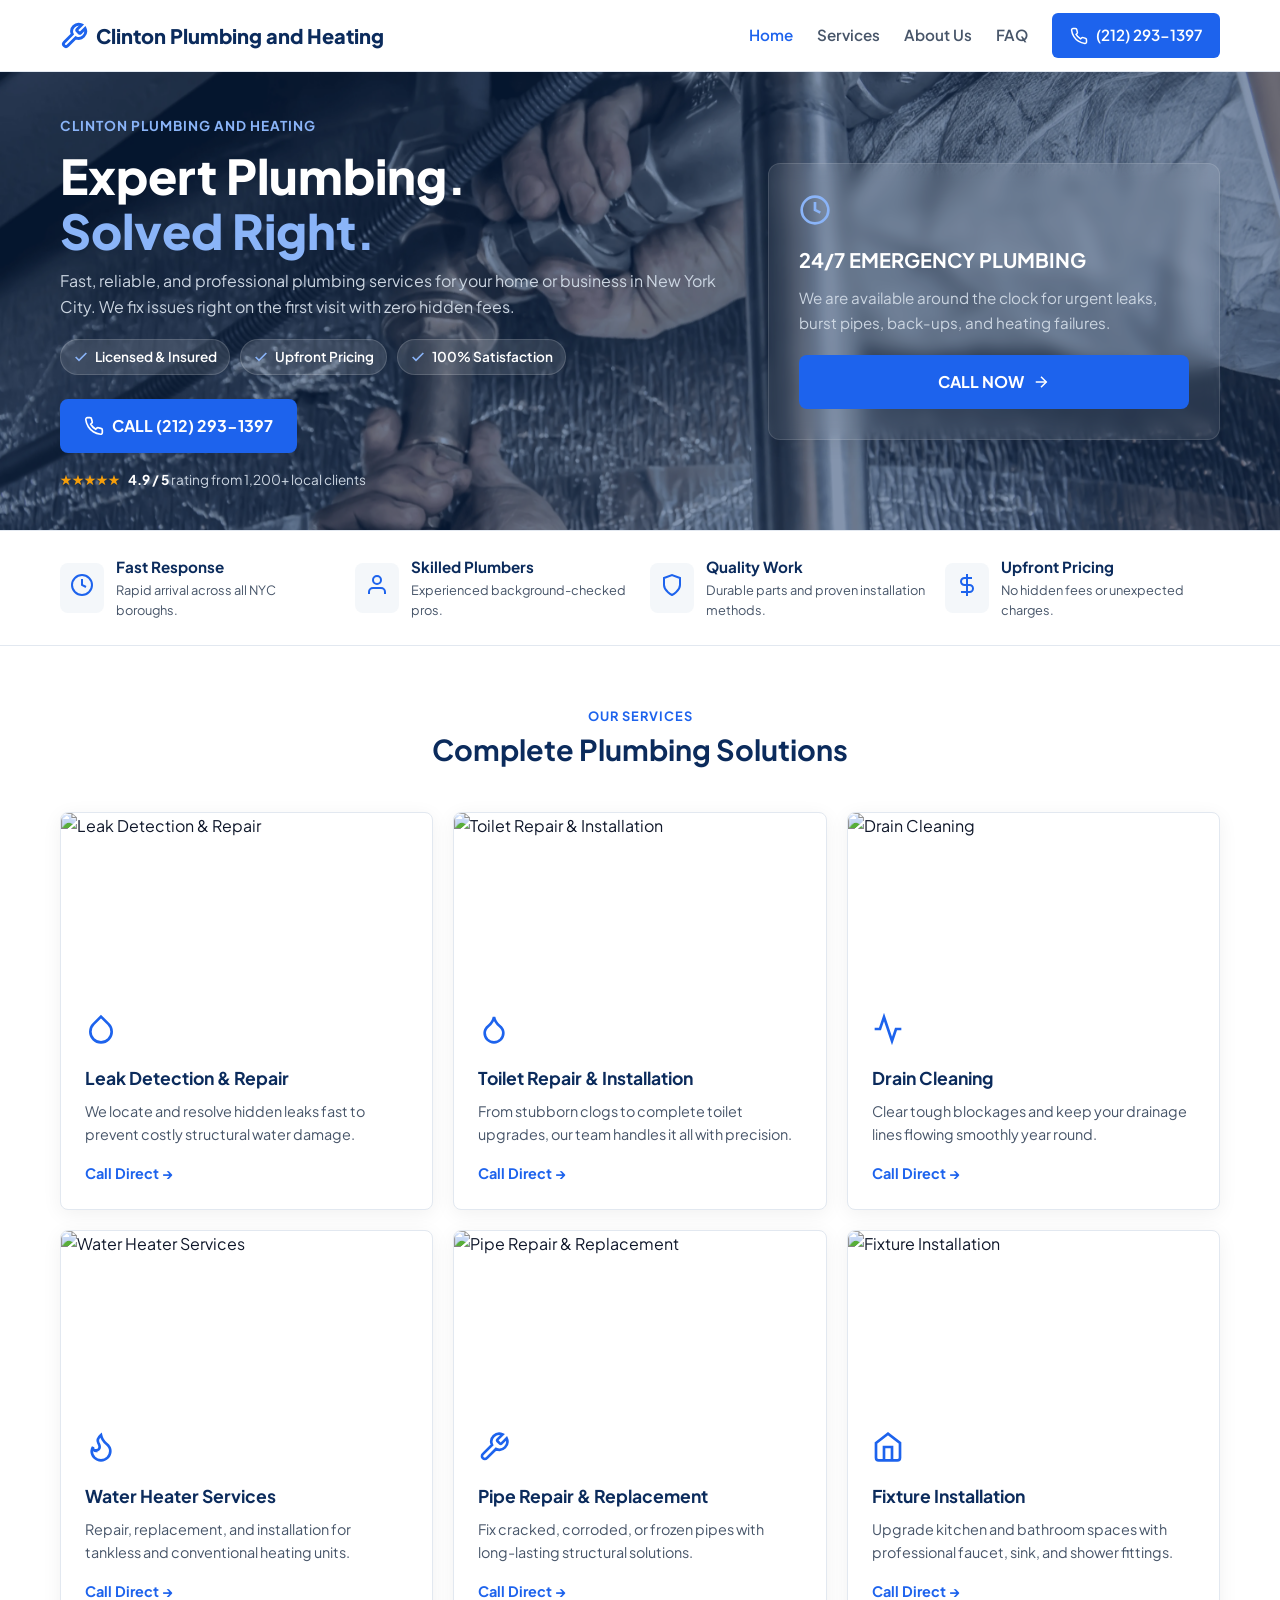
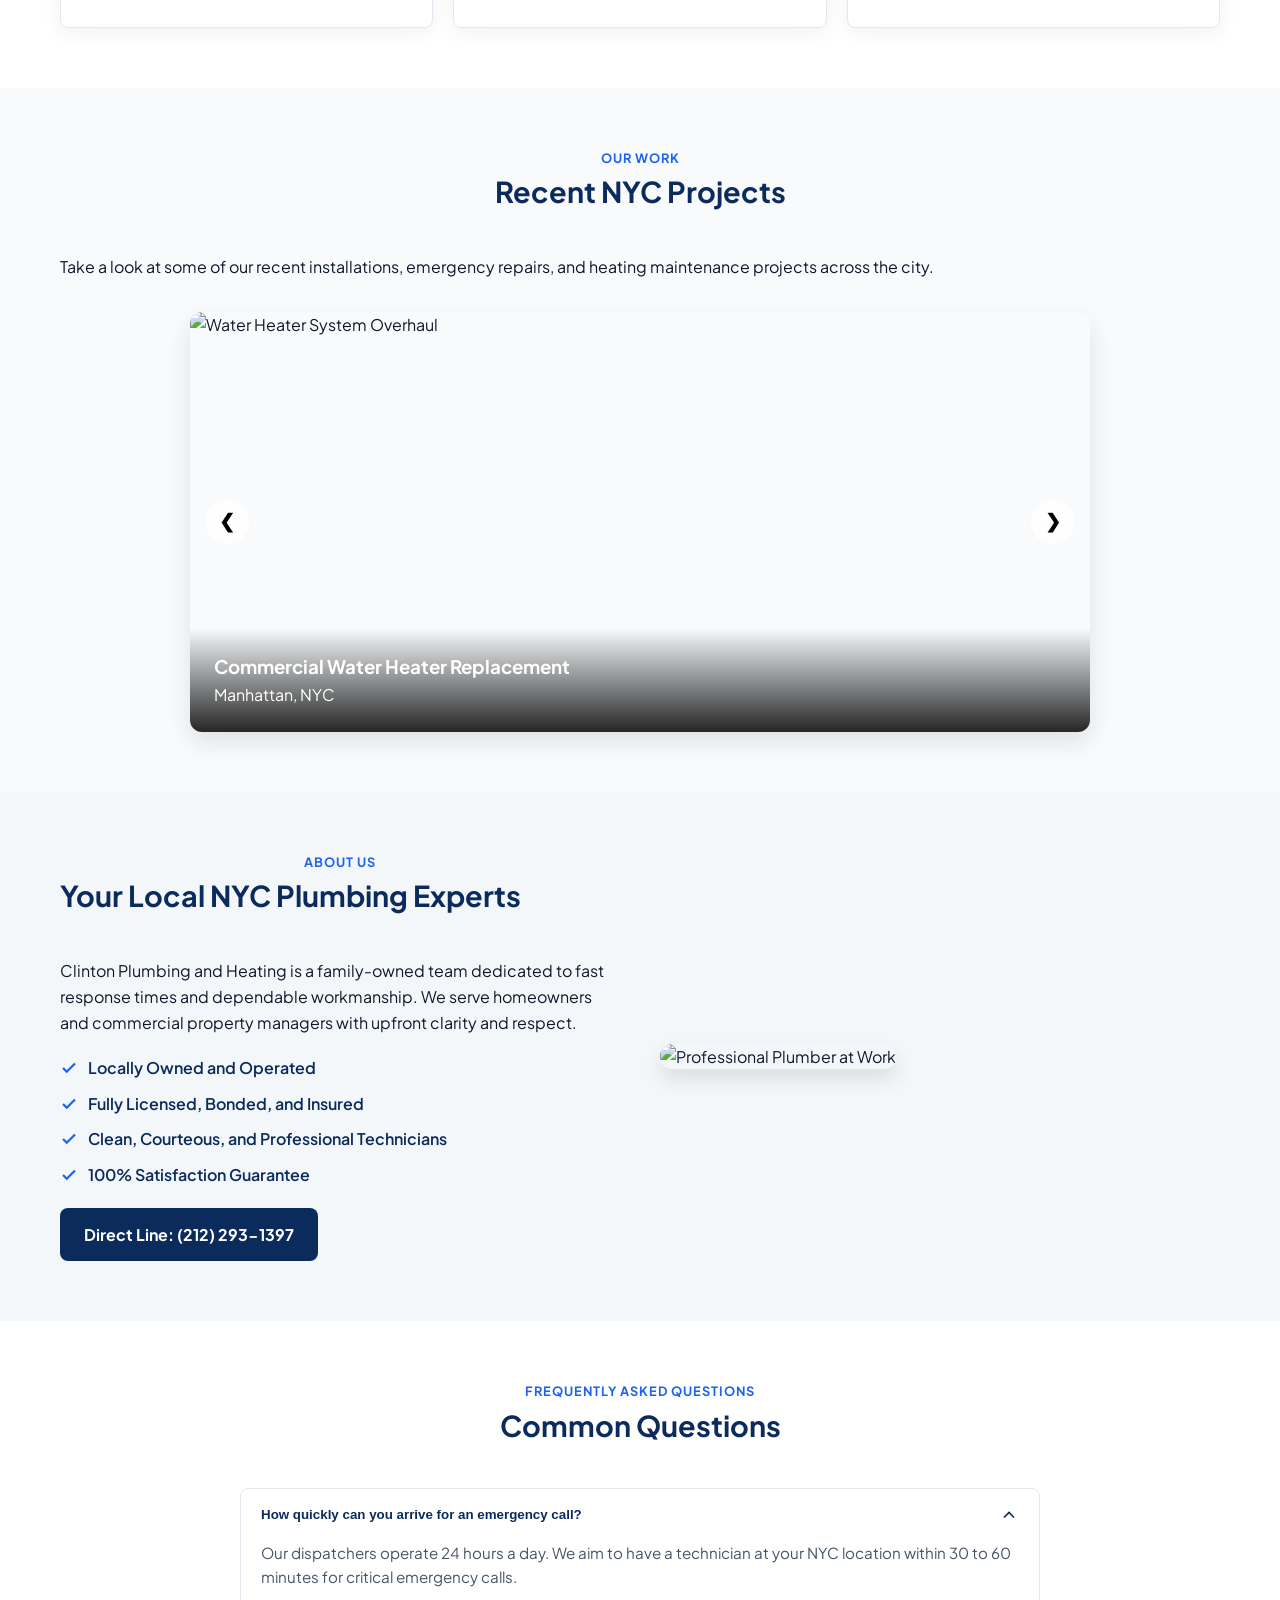
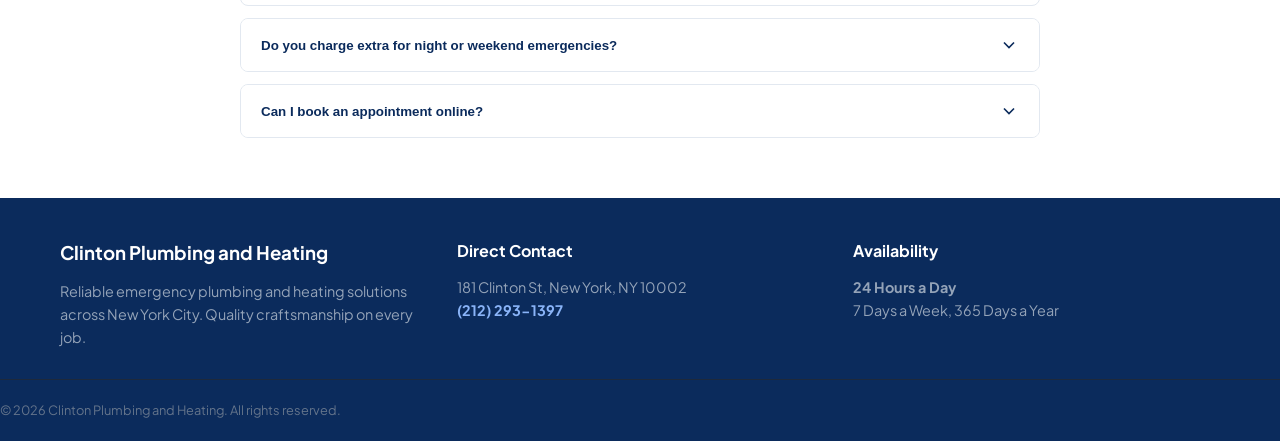
==== index.html @ 0c2718e3 "Add files via upload" ====
<!DOCTYPE html>
<html lang="en">
<head>
    <meta charset="UTF-8" />
    <meta name="viewport" content="width=device-width, initial-scale=1.0" />
    <title>Clinton Plumbing & Heating | 24/7 Emergency NYC Plumbers</title>
    <meta name="description" content="24/7 emergency plumbing and heating services in NYC. Fast response, licensed technicians, upfront pricing, and zero overtime fees. Call now for instant service." />
    
    <!-- SVG FAVICON -->
    <link rel="icon" type="image/svg+xml" href="data:image/svg+xml,<svg xmlns='http://www.w3.org/2000/svg' viewBox='0 0 24 24' fill='none' stroke='%230055ff' stroke-width='2.5'><path d='M14.7 6.3a1 1 0 0 0 0 1.4l1.6 1.6a1 1 0 0 0 1.4 0l3.77-3.77a6 6 0 0 1-7.94 7.94l-6.91 6.91a2.12 2.12 0 0 1-3-3l6.91-6.91a6 6 0 0 1 7.94-7.94l-3.76 3.76z'/></svg>" />

    <link rel="preconnect" href="https://fonts.googleapis.com" />
    <link rel="preconnect" href="https://fonts.gstatic.com" crossorigin />
    <link href="https://fonts.googleapis.com/css2?family=Plus+Jakarta+Sans:wght@400;500;600;700;800&display=swap" rel="stylesheet" />
    <link rel="stylesheet" href="styles.css" />
</head>
<body>

    <!-- SITE HEADER -->
    <header class="site-header" id="siteHeader">
        <div class="container header-inner">
            <a href="index.html" class="logo" aria-label="Clinton Plumbing and Heating Home">
                <svg class="logo-svg" viewBox="0 0 24 24" fill="none" stroke="currentColor" stroke-width="2.5"><path d="M14.7 6.3a1 1 0 0 0 0 1.4l1.6 1.6a1 1 0 0 0 1.4 0l3.77-3.77a6 6 0 0 1-7.94 7.94l-6.91 6.91a2.12 2.12 0 0 1-3-3l6.91-6.91a6 6 0 0 1 7.94-7.94l-3.76 3.76z"/></svg>
                <span>Clinton Plumbing and Heating</span>
            </a>

            <nav class="desktop-nav" aria-label="Main Navigation">
                <a href="index.html" class="active">Home</a>
                <a href="services.html">Services</a>
                <a href="#about">About Us</a>
                <a href="#faq">FAQ</a>
                <a href="tel:+12122931397" class="nav-phone-btn">
                    <svg width="18" height="18" viewBox="0 0 24 24" fill="none" stroke="currentColor" stroke-width="2"><path d="M22 16.92v3a2 2 0 0 1-2.18 2 19.79 19.79 0 0 1-8.63-3.07 19.5 19.5 0 0 1-6-6 19.79 19.79 0 0 1-3.07-8.67A2 2 0 0 1 4.11 2h3a2 2 0 0 1 2 1.72 12.84 12.84 0 0 0 .7 2.81 2 2 0 0 1-.45 2.11L8.09 9.91a16 16 0 0 0 6 6l1.27-1.27a2 2 0 0 1 2.11-.45 12.84 12.84 0 0 0 2.81.7A2 2 0 0 1 22 16.92z"/></svg>
                    (212) 293-1397
                </a>
            </nav>

            <button class="hamburger" id="hamburger" aria-label="Toggle navigation menu" aria-expanded="false">
                <span></span>
                <span></span>
                <span></span>
            </button>
        </div>
    </header>

    <!-- MOBILE NAVIGATION OVERLAY -->
    <div class="mobile-nav" id="mobileNav">
        <a href="index.html">Home</a>
        <a href="services.html">Services</a>
        <a href="#about">About Us</a>
        <a href="#faq">FAQ</a>
        <a href="tel:+12122931397" class="mobile-call-cta">
            Call (212) 293-1397 Now
        </a>
    </div>

    <!-- STICKY MOBILE EMERGENCY BAR -->
    <div class="sticky-emergency-bar">
        <div class="emergency-status">
            <span class="status-pulse"></span>
            <span>24/7 Emergency Plumber</span>
        </div>
        <a href="tel:+12122931397" class="sticky-call-btn">
            Call Now
        </a>
    </div>

    <!-- HERO SECTION -->
    <section class="hero" id="home">
        <div class="hero-bg-parallax" id="heroParallax"></div>
        <div class="container hero-grid">
            <div class="hero-text">
                <span class="sub-badge">Clinton Plumbing and Heating</span>
                <h1>Expert Plumbing. <br><span class="highlight">Solved Right.</span></h1>
                <p>Fast, reliable, and professional plumbing services for your home or business in New York City. We fix issues right on the first visit with zero hidden fees.</p>
                
                <div class="trust-pills">
                    <span class="pill"><svg width="16" height="16" viewBox="0 0 24 24" fill="none" stroke="currentColor" stroke-width="2.5"><polyline points="20 6 9 17 4 12"/></svg> Licensed & Insured</span>
                    <span class="pill"><svg width="16" height="16" viewBox="0 0 24 24" fill="none" stroke="currentColor" stroke-width="2.5"><polyline points="20 6 9 17 4 12"/></svg> Upfront Pricing</span>
                    <span class="pill"><svg width="16" height="16" viewBox="0 0 24 24" fill="none" stroke="currentColor" stroke-width="2.5"><polyline points="20 6 9 17 4 12"/></svg> 100% Satisfaction</span>
                </div>

                <div class="hero-cta-group">
                    <a href="tel:+12122931397" class="btn btn-primary">
                        <svg width="20" height="20" viewBox="0 0 24 24" fill="none" stroke="currentColor" stroke-width="2"><path d="M22 16.92v3a2 2 0 0 1-2.18 2 19.79 19.79 0 0 1-8.63-3.07 19.5 19.5 0 0 1-6-6 19.79 19.79 0 0 1-3.07-8.67A2 2 0 0 1 4.11 2h3a2 2 0 0 1 2 1.72 12.84 12.84 0 0 0 .7 2.81 2 2 0 0 1-.45 2.11L8.09 9.91a16 16 0 0 0 6 6l1.27-1.27a2 2 0 0 1 2.11-.45 12.84 12.84 0 0 0 2.81.7A2 2 0 0 1 22 16.92z"/></svg>
                        CALL (212) 293-1397
                    </a>
                </div>

                <div class="rating-strip">
                    <div class="stars">★★★★★</div>
                    <span><strong>4.9 / 5</strong> rating from 1,200+ local clients</span>
                </div>
            </div>

            <!-- HERO EMERGENCY OVERLAY CARD -->
            <div class="hero-card-wrap">
                <div class="emergency-card">
                    <div class="badge-icon">
                        <svg width="32" height="32" viewBox="0 0 24 24" fill="none" stroke="currentColor" stroke-width="2"><circle cx="12" cy="12" r="10"/><polyline points="12 6 12 12 16 14"/></svg>
                    </div>
                    <h2>24/7 EMERGENCY PLUMBING</h2>
                    <p>We are available around the clock for urgent leaks, burst pipes, back-ups, and heating failures.</p>
                    <a href="tel:+12122931397" class="btn btn-emergency-card">
                        CALL NOW
                        <svg width="18" height="18" viewBox="0 0 24 24" fill="none" stroke="currentColor" stroke-width="2"><line x1="5" y1="12" x2="19" y2="12"/><polyline points="12 5 19 12 12 19"/></svg>
                    </a>
                </div>
            </div>
        </div>
    </section>

    <!-- TRUST FEATURE BAR -->
    <section class="trust-bar">
        <div class="container trust-bar-grid">
            <div class="trust-item">
                <div class="item-icon">
                    <svg width="24" height="24" viewBox="0 0 24 24" fill="none" stroke="currentColor" stroke-width="2"><circle cx="12" cy="12" r="10"/><polyline points="12 6 12 12 16 14"/></svg>
                </div>
                <div>
                    <h4>Fast Response</h4>
                    <p>Rapid arrival across all NYC boroughs.</p>
                </div>
            </div>
            <div class="trust-item">
                <div class="item-icon">
                    <svg width="24" height="24" viewBox="0 0 24 24" fill="none" stroke="currentColor" stroke-width="2"><path d="M20 21v-2a4 4 0 0 0-4-4H8a4 4 0 0 0-4 4v2"/><circle cx="12" cy="7" r="4"/></svg>
                </div>
                <div>
                    <h4>Skilled Plumbers</h4>
                    <p>Experienced background-checked pros.</p>
                </div>
            </div>
            <div class="trust-item">
                <div class="item-icon">
                    <svg width="24" height="24" viewBox="0 0 24 24" fill="none" stroke="currentColor" stroke-width="2"><path d="M12 22s8-4 8-10V5l-8-3-8 3v7c0 6 8 10 8 10z"/></svg>
                </div>
                <div>
                    <h4>Quality Work</h4>
                    <p>Durable parts and proven installation methods.</p>
                </div>
            </div>
            <div class="trust-item">
                <div class="item-icon">
                    <svg width="24" height="24" viewBox="0 0 24 24" fill="none" stroke="currentColor" stroke-width="2"><line x1="12" y1="1" x2="12" y2="23"/><path d="M17 5H9.5a3.5 3.5 0 0 0 0 7h5a3.5 3.5 0 0 1 0 7H6"/></svg>
                </div>
                <div>
                    <h4>Upfront Pricing</h4>
                    <p>No hidden fees or unexpected charges.</p>
                </div>
            </div>
        </div>
    </section>

    <!-- SERVICES SECTION -->
    <section class="services section-padding" id="services">
        <div class="container">
            <span class="section-label">OUR SERVICES</span>
            <h2 class="section-title">Complete Plumbing Solutions</h2>

            <div class="services-grid">
                <div class="service-card">
                    <img src="https://images.unsplash.com/photo-1504307651254-35680f356dfd?auto=format&fit=crop&w=600&q=80" alt="Leak Detection & Repair" class="service-card-img" />
                    <div class="service-icon">
                        <svg width="32" height="32" viewBox="0 0 24 24" fill="none" stroke="currentColor" stroke-width="2"><path d="M12 2.69l5.66 5.66a8 8 0 1 1-11.31 0z"/></svg>
                    </div>
                    <h3>Leak Detection & Repair</h3>
                    <p>We locate and resolve hidden leaks fast to prevent costly structural water damage.</p>
                    <a href="tel:+12122931397" class="card-link">Call Direct →</a>
                </div>

                <div class="service-card">
                    <img src="https://images.unsplash.com/photo-1584622650111-993a426fbf0a?auto=format&fit=crop&w=600&q=80" alt="Toilet Repair & Installation" class="service-card-img" />
                    <div class="service-icon">
                        <svg width="32" height="32" viewBox="0 0 24 24" fill="none" stroke="currentColor" stroke-width="2"><path d="M12 22a7 7 0 0 0 7-7c0-2-1-3.9-3-5.5s-3.5-4-4-6.5c-.5 2.5-2 4.9-4 6.5C6 11.1 5 13 5 15a7 7 0 0 0 7 7z"/></svg>
                    </div>
                    <h3>Toilet Repair & Installation</h3>
                    <p>From stubborn clogs to complete toilet upgrades, our team handles it all with precision.</p>
                    <a href="tel:+12122931397" class="card-link">Call Direct →</a>
                </div>

                <div class="service-card">
                    <img src="https://images.unsplash.com/photo-1621905251189-08b45d6a269e?auto=format&fit=crop&w=600&q=80" alt="Drain Cleaning" class="service-card-img" />
                    <div class="service-icon">
                        <svg width="32" height="32" viewBox="0 0 24 24" fill="none" stroke="currentColor" stroke-width="2"><path d="M22 12h-4l-3 9L9 3l-3 9H2"/></svg>
                    </div>
                    <h3>Drain Cleaning</h3>
                    <p>Clear tough blockages and keep your drainage lines flowing smoothly year round.</p>
                    <a href="tel:+12122931397" class="card-link">Call Direct →</a>
                </div>

                <div class="service-card">
                    <img src="https://images.unsplash.com/photo-1585704032915-c3400ca199e7?auto=format&fit=crop&w=600&q=80" alt="Water Heater Services" class="service-card-img" />
                    <div class="service-icon">
                        <svg width="32" height="32" viewBox="0 0 24 24" fill="none" stroke="currentColor" stroke-width="2"><path d="M8.5 14.5A2.5 2.5 0 0 0 11 12c0-1.38-.5-2-1-3-1.072-2.143-.224-4.054 2-6 .5 2.5 2 4.9 4 6.5 2 1.6 3 3.5 3 5.5a7 7 0 1 1-14 0c0-1.153.433-2.294 1-3a2.5 2.5 0 0 0 2.5 3z"/></svg>
                    </div>
                    <h3>Water Heater Services</h3>
                    <p>Repair, replacement, and installation for tankless and conventional heating units.</p>
                    <a href="tel:+12122931397" class="card-link">Call Direct →</a>
                </div>

                <div class="service-card">
                    <img src="https://images.unsplash.com/photo-1542013936693-884638332954?auto=format&fit=crop&w=600&q=80" alt="Pipe Repair & Replacement" class="service-card-img" />
                    <div class="service-icon">
                        <svg width="32" height="32" viewBox="0 0 24 24" fill="none" stroke="currentColor" stroke-width="2"><path d="M14.7 6.3a1 1 0 0 0 0 1.4l1.6 1.6a1 1 0 0 0 1.4 0l3.77-3.77a6 6 0 0 1-7.94 7.94l-6.91 6.91a2.12 2.12 0 0 1-3-3l6.91-6.91a6 6 0 0 1 7.94-7.94l-3.76 3.76z"/></svg>
                    </div>
                    <h3>Pipe Repair & Replacement</h3>
                    <p>Fix cracked, corroded, or frozen pipes with long-lasting structural solutions.</p>
                    <a href="tel:+12122931397" class="card-link">Call Direct →</a>
                </div>

                <div class="service-card">
                    <img src="https://images.unsplash.com/photo-1584622650111-993a426fbf0a?auto=format&fit=crop&w=600&q=80" alt="Fixture Installation" class="service-card-img" />
                    <div class="service-icon">
                        <svg width="32" height="32" viewBox="0 0 24 24" fill="none" stroke="currentColor" stroke-width="2"><path d="M3 9l9-7 9 7v11a2 2 0 0 1-2 2H5a2 2 0 0 1-2-2z"/><polyline points="9 22 9 12 15 12 15 22"/></svg>
                    </div>
                    <h3>Fixture Installation</h3>
                    <p>Upgrade kitchen and bathroom spaces with professional faucet, sink, and shower fittings.</p>
                    <a href="tel:+12122931397" class="card-link">Call Direct →</a>
                </div>
            </div>
        </div>
    </section>

    <!-- GALLERY / RECENT WORK SLIDER SECTION -->
    <section class="gallery-section section-padding" id="gallery" style="background: #f8fafc;">
        <div class="container text-center">
            <span class="section-label">OUR WORK</span>
            <h2 class="section-title">Recent NYC Projects</h2>
            <p>Take a look at some of our recent installations, emergency repairs, and heating maintenance projects across the city.</p>

            <div class="gallery-slider">
                <button class="slider-btn prev-btn" id="prevBtn" aria-label="Previous Slide">❮</button>
                <div class="slides-container" id="slidesContainer">
                    <div class="slide">
                        <img src="https://images.unsplash.com/photo-1585704032915-c3400ca199e7?auto=format&fit=crop&w=1200&q=80" alt="Water Heater System Overhaul" />
                        <div class="slide-caption">
                            <h3>Commercial Water Heater Replacement</h3>
                            <p>Manhattan, NYC</p>
                        </div>
                    </div>
                    <div class="slide">
                        <img src="https://images.unsplash.com/photo-1584622650111-993a426fbf0a?auto=format&fit=crop&w=1200&q=80" alt="Modern Bathroom Plumbing" />
                        <div class="slide-caption">
                            <h3>Luxury Fixture Installation</h3>
                            <p>Brooklyn, NYC</p>
                        </div>
                    </div>
                    <div class="slide">
                        <img src="https://images.unsplash.com/photo-1542013936693-884638332954?auto=format&fit=crop&w=1200&q=80" alt="Copper Pipe Repair" />
                        <div class="slide-caption">
                            <h3>Emergency Pipe Re-piping</h3>
                            <p>Queens, NYC</p>
                        </div>
                    </div>
                </div>
                <button class="slider-btn next-btn" id="nextBtn" aria-label="Next Slide">❯</button>
            </div>
        </div>
    </section>

    <!-- ABOUT & OFFER SECTION -->
    <section class="about section-padding" id="about">
        <div class="container about-grid">
            <div class="about-content">
                <span class="section-label">ABOUT US</span>
                <h2 class="section-title text-left">Your Local NYC Plumbing Experts</h2>
                <p>Clinton Plumbing and Heating is a family-owned team dedicated to fast response times and dependable workmanship. We serve homeowners and commercial property managers with upfront clarity and respect.</p>
                
                <ul class="check-list">
                    <li><svg width="18" height="18" viewBox="0 0 24 24" fill="none" stroke="currentColor" stroke-width="3"><polyline points="20 6 9 17 4 12"/></svg> Locally Owned and Operated</li>
                    <li><svg width="18" height="18" viewBox="0 0 24 24" fill="none" stroke="currentColor" stroke-width="3"><polyline points="20 6 9 17 4 12"/></svg> Fully Licensed, Bonded, and Insured</li>
                    <li><svg width="18" height="18" viewBox="0 0 24 24" fill="none" stroke="currentColor" stroke-width="3"><polyline points="20 6 9 17 4 12"/></svg> Clean, Courteous, and Professional Technicians</li>
                    <li><svg width="18" height="18" viewBox="0 0 24 24" fill="none" stroke="currentColor" stroke-width="3"><polyline points="20 6 9 17 4 12"/></svg> 100% Satisfaction Guarantee</li>
                </ul>

                <a href="tel:+12122931397" class="btn btn-secondary">Direct Line: (212) 293-1397</a>
            </div>

            <div class="about-image">
                <img src="https://images.unsplash.com/photo-1621905251189-08b45d6a269e?auto=format&fit=crop&w=800&q=80" alt="Professional Plumber at Work" />
            </div>
        </div>
    </section>

    <!-- FAQ SECTION -->
    <section class="faq section-padding" id="faq">
        <div class="container">
            <span class="section-label">FREQUENTLY ASKED QUESTIONS</span>
            <h2 class="section-title">Common Questions</h2>

            <div class="faq-list">
                <div class="faq-item open">
                    <button class="faq-question" aria-expanded="true">
                        <span>How quickly can you arrive for an emergency call?</span>
                        <svg class="chevron" width="20" height="20" viewBox="0 0 24 24" fill="none" stroke="currentColor" stroke-width="2"><polyline points="6 9 12 15 18 9"/></svg>
                    </button>
                    <div class="faq-answer">
                        <p>Our dispatchers operate 24 hours a day. We aim to have a technician at your NYC location within 30 to 60 minutes for critical emergency calls.</p>
                    </div>
                </div>

                <div class="faq-item">
                    <button class="faq-question" aria-expanded="false">
                        <span>Do you charge extra for night or weekend emergencies?</span>
                        <svg class="chevron" width="20" height="20" viewBox="0 0 24 24" fill="none" stroke="currentColor" stroke-width="2"><polyline points="6 9 12 15 18 9"/></svg>
                    </button>
                    <div class="faq-answer">
                        <p>No. We provide clear, upfront quotes before starting any work so you know the full cost without surprise charges.</p>
                    </div>
                </div>

                <div class="faq-item">
                    <button class="faq-question" aria-expanded="false">
                        <span>Can I book an appointment online?</span>
                        <svg class="chevron" width="20" height="20" viewBox="0 0 24 24" fill="none" stroke="currentColor" stroke-width="2"><polyline points="6 9 12 15 18 9"/></svg>
                    </button>
                    <div class="faq-answer">
                        <p>We handle all requests directly over the phone to provide immediate dispatch times and accurate quotes. Call us directly at (212) 293-1397.</p>
                    </div>
                </div>
            </div>
        </div>
    </section>

    <!-- FOOTER -->
    <footer class="site-footer">
        <div class="container footer-grid">
            <div class="footer-col">
                <h3>Clinton Plumbing and Heating</h3>
                <p>Reliable emergency plumbing and heating solutions across New York City. Quality craftsmanship on every job.</p>
            </div>
            <div class="footer-col">
                <h4>Direct Contact</h4>
                <p>181 Clinton St, New York, NY 10002</p>
                <p><a href="tel:+12122931397" class="footer-phone">(212) 293-1397</a></p>
            </div>
            <div class="footer-col">
                <h4>Availability</h4>
                <p><strong>24 Hours a Day</strong></p>
                <p>7 Days a Week, 365 Days a Year</p>
            </div>
        </div>
        <div class="footer-bottom text-center">
            <p>&copy; 2026 Clinton Plumbing and Heating. All rights reserved.</p>
        </div>
    </footer>

    <!-- SLIDER SCRIPT -->
    <script>
        const container = id => document.getElementById(id);
        const slidesContainer = container('slidesContainer');
        const prevBtn = container('prevBtn');
        const nextBtn = container('nextBtn');
        
        let currentIndex = 0;
        const totalSlides = document.querySelectorAll('.slide').length;

        function updateSlider() {
            slidesContainer.style.transform = `translateX(-${currentIndex * 100}%)`;
        }

        nextBtn.addEventListener('click', () => {
            currentIndex = (currentIndex + 1) % totalSlides;
            updateSlider();
        });

        prevBtn.addEventListener('click', () => {
            currentIndex = (currentIndex - 1 + totalSlides) % totalSlides;
            updateSlider();
        });
    </script>
    <script src="script.js"></script>
</body>
</html>
---- styles.css ----
/* HERO IMAGE OVERLAY STYLES */
.hero {
    position: relative;
    background: var(--primary-navy);
    color: #ffffff;
    padding: 40px 0;
    overflow: hidden;
}

/* Parallax background container */
.hero-bg-parallax {
    position: absolute;
    top: 0;
    left: 0;
    right: 0;
    bottom: 0;
    width: 100%;
    height: 120%;
    background: url('HERO IMAGE CPH.webp') center/cover no-repeat;
    opacity: 0.5;
    transform: translateY(0);
    will-change: transform;
    pointer-events: none;
    z-index: 0;
}

.hero .container {
    position: relative;
    z-index: 1;
}

/* SERVICE CARD IMAGES */
.service-card {
    overflow: hidden;
    display: flex;
    flex-direction: column;
}
.service-card-img {
    width: 100%;
    height: 180px;
    object-fit: cover;
    border-radius: 8px 8px 0 0;
    margin: -1.5rem -1.5rem 1.25rem -1.5rem;
    width: calc(100% + 3rem);
}

/* GALLERY SLIDER STYLES */
.gallery-slider {
    position: relative;
    max-width: 900px;
    margin: 2rem auto 0 auto;
    overflow: hidden;
    border-radius: 12px;
    box-shadow: 0 10px 25px rgba(0,0,0,0.1);
}
.slides-container {
    display: flex;
    transition: transform 0.4s ease-in-out;
}
.slide {
    min-width: 100%;
    position: relative;
}
.slide img {
    width: 100%;
    height: 420px;
    object-fit: cover;
    display: block;
}
.slide-caption {
    position: absolute;
    bottom: 0;
    left: 0;
    right: 0;
    background: linear-gradient(transparent, rgba(0,0,0,0.85));
    color: #fff;
    padding: 1.5rem;
}
.slider-btn {
    position: absolute;
    top: 50%;
    transform: translateY(-50%);
    background: rgba(255, 255, 255, 0.85);
    border: none;
    width: 44px;
    height: 44px;
    border-radius: 50%;
    cursor: pointer;
    display: flex;
    align-items: center;
    justify-content: center;
    font-size: 1.2rem;
    font-weight: bold;
    transition: background 0.2s ease;
    z-index: 10;
}
.slider-btn:hover { background: #ffffff; }
.prev-btn { left: 15px; }
.next-btn { right: 15px; }

.about-image img {
    width: 100%;
    border-radius: 12px;
    object-fit: cover;
    box-shadow: 0 10px 20px rgba(0,0,0,0.1);
}


/* RESET & VARIABLES */
:root {
    --primary-navy: #0b2b5c;
    --primary-blue: #1d63ed;
    --primary-hover: #154ec2;
    --accent-red: #d92626;
    --bg-light: #f4f7fa;
    --text-dark: #0f172a;
    --text-muted: #475569;
    --border-color: #e2e8f0;
    --card-shadow: 0 4px 20px rgba(0, 0, 0, 0.06);
    --radius: 8px;
    --font-sans: 'Plus Jakarta Sans', -apple-system, sans-serif;
}

*, *::before, *::after {
    box-sizing: border-box;
    margin: 0;
    padding: 0;
}

html {
    scroll-behavior: smooth;
}

body {
    font-family: var(--font-sans);
    color: var(--text-dark);
    background-color: #ffffff;
    line-height: 1.6;
    padding-bottom: 60px; /* Space for sticky bar on mobile */
}

@media (min-width: 1024px) {
    body { padding-bottom: 0; }
}

.container {
    width: 100%;
    max-width: 1200px;
    margin: 0 auto;
    padding: 0 20px;
}

/* HEADER & NAV */
.site-header {
    position: sticky;
    top: 0;
    background: #ffffff;
    z-index: 1000;
    border-bottom: 1px solid var(--border-color);
    height: 72px;
    display: flex;
    align-items: center;
}

.header-inner {
    display: flex;
    align-items: center;
    justify-content: space-between;
}

.logo {
    display: flex;
    align-items: center;
    gap: 8px;
    font-size: 1.25rem;
    font-weight: 800;
    color: var(--primary-navy);
    text-decoration: none;
}

.logo-svg {
    width: 28px;
    height: 28px;
    color: var(--primary-blue);
}

.logo .accent {
    color: var(--primary-blue);
}

.desktop-nav {
    display: none;
    align-items: center;
    gap: 24px;
}

.desktop-nav a {
    text-decoration: none;
    color: var(--text-muted);
    font-weight: 600;
    font-size: 0.95rem;
}

.desktop-nav a.active, .desktop-nav a:hover {
    color: var(--primary-blue);
}

.nav-phone-btn {
    background: var(--primary-blue);
    color: #ffffff !important;
    padding: 10px 18px;
    border-radius: 6px;
    display: flex;
    align-items: center;
    gap: 8px;
}

.hamburger {
    display: flex;
    flex-direction: column;
    gap: 5px;
    background: none;
    border: none;
    cursor: pointer;
}

.hamburger span {
    width: 24px;
    height: 3px;
    background: var(--primary-navy);
    border-radius: 2px;
}

/* MOBILE NAV OVERLAY */
.mobile-nav {
    display: none;
    position: fixed;
    top: 72px;
    left: 0;
    right: 0;
    background: #ffffff;
    padding: 20px;
    border-bottom: 1px solid var(--border-color);
    flex-direction: column;
    gap: 16px;
    z-index: 999;
}

.mobile-nav.open {
    display: flex;
}

.mobile-nav a {
    text-decoration: none;
    color: var(--text-dark);
    font-weight: 600;
    font-size: 1.1rem;
}

.mobile-call-cta {
    background: var(--primary-blue);
    color: #ffffff !important;
    text-align: center;
    padding: 12px;
    border-radius: var(--radius);
}

/* STICKY EMERGENCY BAR (MOBILE ONLY) */
.sticky-emergency-bar {
    position: fixed;
    bottom: 0;
    left: 0;
    right: 0;
    background: var(--primary-navy);
    color: #ffffff;
    padding: 10px 16px;
    display: flex;
    align-items: center;
    justify-content: space-between;
    z-index: 1001;
}

.status-pulse {
    width: 10px;
    height: 10px;
    background: #22c55e;
    border-radius: 50%;
    display: inline-block;
    margin-right: 6px;
}

.sticky-call-btn {
    background: var(--accent-red);
    color: #ffffff;
    text-decoration: none;
    padding: 8px 16px;
    border-radius: 4px;
    font-weight: 700;
    font-size: 0.9rem;
}

/* HERO SECTION */
.hero {
    padding: 40px 0;
    background: var(--primary-navy);
    position: relative;
    overflow: hidden;
}

/* Parallax background container */
.hero-bg-parallax {
    position: absolute;
    top: 0;
    left: 0;
    right: 0;
    bottom: 0;
    width: 100%;
    height: 120%;
    background: url('HERO IMAGE CPH.webp') center/cover no-repeat;
    opacity: 0.5;
    transform: translateY(0);
    will-change: transform;
    pointer-events: none;
    z-index: 0;
}

.hero .container {
    position: relative;
    z-index: 1;
}

.hero-grid {
    display: grid;
    grid-template-columns: 1fr;
    gap: 30px;
    align-items: center;
}

.sub-badge {
    color: #8ab4f8;
    font-weight: 700;
    font-size: 0.85rem;
    letter-spacing: 1px;
    text-transform: uppercase;
}

.hero-text h1 {
    font-size: 2.2rem;
    font-weight: 800;
    line-height: 1.15;
    color: #ffffff;
    margin: 10px 0;
}

.hero-text h1 .highlight {
    color: #8ab4f8;
}

.hero-text p {
    color: #cbd5e1;
    font-size: 1rem;
    margin-bottom: 20px;
}

.trust-pills {
    display: flex;
    flex-wrap: wrap;
    gap: 10px;
    margin-bottom: 24px;
}

.pill {
    display: flex;
    align-items: center;
    gap: 6px;
    font-size: 0.85rem;
    font-weight: 600;
    color: #ffffff;
    background: rgba(255, 255, 255, 0.12);
    padding: 6px 12px;
    border-radius: 20px;
    border: 1px solid rgba(255, 255, 255, 0.15);
}

.pill svg {
    stroke: #8ab4f8;
}

.btn {
    display: inline-flex;
    align-items: center;
    justify-content: center;
    gap: 8px;
    font-weight: 700;
    text-decoration: none;
    border-radius: var(--radius);
    padding: 14px 24px;
    cursor: pointer;
    border: none;
}

.btn-primary {
    background: var(--primary-blue);
    color: #ffffff;
    width: 100%;
}

.btn-primary:hover {
    background: var(--primary-hover);
}

.rating-strip {
    margin-top: 16px;
    font-size: 0.85rem;
    color: #cbd5e1;
}

.rating-strip .stars {
    color: #f59e0b;
    display: inline-block;
    margin-right: 6px;
}

.rating-strip strong {
    color: #ffffff;
}

/* HERO EMERGENCY CARD */
.emergency-card {
    background: rgba(255, 255, 255, 0.08);
    backdrop-filter: blur(8px);
    -webkit-backdrop-filter: blur(8px);
    border: 1px solid rgba(255, 255, 255, 0.12);
    color: #ffffff;
    padding: 30px;
    border-radius: 12px;
    box-shadow: var(--card-shadow);
}

.badge-icon {
    color: #8ab4f8;
    margin-bottom: 12px;
}

.emergency-card h2 {
    font-size: 1.25rem;
    margin-bottom: 10px;
    color: #ffffff;
}

.emergency-card p {
    font-size: 0.95rem;
    color: #cbd5e1;
    margin-bottom: 20px;
}

.btn-emergency-card {
    background: var(--primary-blue);
    color: #ffffff;
    width: 100%;
}

.btn-emergency-card:hover {
    background: var(--primary-hover);
}

/* TRUST BAR */
.trust-bar {
    background: #ffffff;
    border-top: 1px solid var(--border-color);
    border-bottom: 1px solid var(--border-color);
    padding: 24px 0;
}

.trust-bar-grid {
    display: grid;
    grid-template-columns: 1fr;
    gap: 20px;
}

.trust-item {
    display: flex;
    align-items: center;
    gap: 12px;
}

.item-icon {
    color: var(--primary-blue);
    background: var(--bg-light);
    padding: 10px;
    border-radius: 8px;
}

.trust-item h4 {
    font-size: 0.95rem;
    color: var(--primary-navy);
}

.trust-item p {
    font-size: 0.8rem;
    color: var(--text-muted);
}

/* SERVICES */
.section-padding {
    padding: 60px 0;
}

.section-label {
    display: block;
    text-align: center;
    color: var(--primary-blue);
    font-weight: 700;
    font-size: 0.8rem;
    letter-spacing: 1px;
}

.section-title {
    text-align: center;
    font-size: 1.8rem;
    color: var(--primary-navy);
    margin-bottom: 40px;
}

.section-title.text-left { text-align: left; }

.services-grid {
    display: grid;
    grid-template-columns: 1fr;
    gap: 20px;
}

.service-card {
    background: #ffffff;
    border: 1px solid var(--border-color);
    padding: 24px;
    border-radius: var(--radius);
    box-shadow: var(--card-shadow);
}

.service-icon {
    color: var(--primary-blue);
    margin-bottom: 12px;
}

.service-card h3 {
    font-size: 1.1rem;
    color: var(--primary-navy);
    margin-bottom: 8px;
}

.service-card p {
    font-size: 0.9rem;
    color: var(--text-muted);
    margin-bottom: 16px;
}

.card-link {
    color: var(--primary-blue);
    text-decoration: none;
    font-weight: 700;
    font-size: 0.9rem;
}

/* ABOUT & OFFER */
.about { background: var(--bg-light); }

.about-grid {
    display: grid;
    grid-template-columns: 1fr;
    gap: 40px;
}

.check-list {
    list-style: none;
    margin: 20px 0;
}

.check-list li {
    display: flex;
    align-items: center;
    gap: 10px;
    font-weight: 600;
    margin-bottom: 10px;
    color: var(--primary-navy);
}

.check-list svg { color: var(--primary-blue); }

.btn-secondary {
    background: var(--primary-navy);
    color: #ffffff;
}

.btn-secondary:hover {
    background: #1a3f7a;
    color: #ffffff;
}

.offer-card {
    background: #ffffff;
    border: 2px dashed var(--primary-blue);
    padding: 30px;
    border-radius: var(--radius);
    text-align: center;
}

.offer-label {
    color: var(--primary-blue);
    font-weight: 800;
    font-size: 0.8rem;
}

.offer-amount {
    font-size: 2.5rem;
    font-weight: 800;
    color: var(--primary-navy);
    margin: 10px 0;
}

.offer-card p {
    font-size: 0.85rem;
    color: var(--text-muted);
    margin-bottom: 20px;
}

.btn-offer {
    background: var(--primary-blue);
    color: #ffffff;
    width: 100%;
}

/* FAQ */
.faq-list {
    max-width: 800px;
    margin: 0 auto;
    display: flex;
    flex-direction: column;
    gap: 12px;
}

.faq-item {
    border: 1px solid var(--border-color);
    border-radius: var(--radius);
    overflow: hidden;
}

.faq-question {
    width: 100%;
    padding: 16px 20px;
    background: #ffffff;
    border: none;
    display: flex;
    justify-content: space-between;
    align-items: center;
    font-weight: 700;
    color: var(--primary-navy);
    cursor: pointer;
    text-align: left;
}

.faq-answer {
    display: none;
    padding: 0 20px 16px;
    color: var(--text-muted);
    font-size: 0.95rem;
}

.faq-item.open .faq-answer { display: block; }
.faq-item.open .chevron { transform: rotate(180deg); }

/* FOOTER */
.site-footer {
    background: var(--primary-navy);
    color: #ffffff;
    padding: 40px 0 20px;
}

.footer-grid {
    display: grid;
    grid-template-columns: 1fr;
    gap: 30px;
    margin-bottom: 30px;
}

.footer-col h3, .footer-col h4 {
    margin-bottom: 12px;
}

.footer-col p {
    color: #94a3b8;
    font-size: 0.9rem;
}

.footer-phone {
    color: #8ab4f8;
    font-weight: 700;
    text-decoration: none;
}

.footer-bottom {
    border-top: 1px solid #1e293b;
    padding-top: 20px;
    font-size: 0.8rem;
    color: #64748b;
}

/* ============================================================
   SERVICES PAGE SPECIFIC STYLES
   ============================================================ */
.services-hero {
    background: var(--primary-navy);
    color: #ffffff;
    padding: 80px 0 60px;
    position: relative;
    overflow: hidden;
}

.services-hero::before {
    content: '';
    position: absolute;
    top: 0;
    left: 0;
    right: 0;
    bottom: 0;
    background: url('HERO IMAGE CPH.webp') center/cover no-repeat;
    opacity: 0.15;
    pointer-events: none;
}

.services-hero .container {
    position: relative;
    z-index: 1;
}

.services-hero h1 {
    font-size: 2.8rem;
    font-weight: 800;
    margin-bottom: 0.5rem;
}

.services-hero h1 .highlight {
    color: #8ab4f8;
}

.services-hero p {
    font-size: 1.1rem;
    color: #cbd5e1;
    max-width: 600px;
}

.service-detail-grid {
    display: grid;
    grid-template-columns: 1fr;
    gap: 30px;
    padding: 60px 0;
}

.service-detail-card {
    background: #ffffff;
    border-radius: 12px;
    overflow: hidden;
    box-shadow: 0 4px 20px rgba(0, 0, 0, 0.08);
    transition: transform 0.3s ease, box-shadow 0.3s ease;
    border: 1px solid var(--border-color);
}

.service-detail-card:hover {
    transform: translateY(-4px);
    box-shadow: 0 12px 40px rgba(0, 0, 0, 0.12);
}

.service-detail-card .card-image {
    width: 100%;
    height: 220px;
    object-fit: cover;
}

.service-detail-card .card-body {
    padding: 28px 30px 30px;
}

.service-detail-card .service-icon-large {
    display: inline-flex;
    align-items: center;
    justify-content: center;
    width: 56px;
    height: 56px;
    background: var(--bg-light);
    border-radius: 12px;
    color: var(--primary-blue);
    margin-bottom: 16px;
}

.service-detail-card h3 {
    font-size: 1.4rem;
    font-weight: 700;
    color: var(--primary-navy);
    margin-bottom: 10px;
}

.service-detail-card p {
    color: var(--text-muted);
    line-height: 1.7;
    margin-bottom: 16px;
}

.service-detail-card .service-features {
    list-style: none;
    margin: 16px 0 20px;
}

.service-detail-card .service-features li {
    display: flex;
    align-items: center;
    gap: 10px;
    font-size: 0.95rem;
    color: var(--text-dark);
    padding: 4px 0;
}

.service-detail-card .service-features li svg {
    color: var(--primary-blue);
    flex-shrink: 0;
}

.service-detail-card .card-cta {
    display: inline-flex;
    align-items: center;
    gap: 8px;
    background: var(--primary-blue);
    color: #ffffff;
    padding: 12px 28px;
    border-radius: 6px;
    font-weight: 700;
    text-decoration: none;
    transition: background 0.2s ease;
}

.service-detail-card .card-cta:hover {
    background: var(--primary-hover);
}

.emergency-banner {
    background: var(--primary-navy);
    color: #ffffff;
    padding: 50px 0;
    text-align: center;
    border-top: 4px solid #8ab4f8;
}

.emergency-banner h2 {
    font-size: 2rem;
    margin-bottom: 10px;
}

.emergency-banner p {
    color: #cbd5e1;
    max-width: 600px;
    margin: 0 auto 24px;
}

.emergency-banner .btn-emergency-large {
    display: inline-flex;
    align-items: center;
    gap: 12px;
    background: #d92626;
    color: #ffffff;
    padding: 16px 40px;
    border-radius: 8px;
    font-weight: 700;
    font-size: 1.2rem;
    text-decoration: none;
    transition: background 0.2s ease, transform 0.2s ease;
}

.emergency-banner .btn-emergency-large:hover {
    background: #b91c1c;
    transform: scale(1.02);
}

.breadcrumb {
    display: flex;
    align-items: center;
    gap: 8px;
    font-size: 0.85rem;
    color: #94a3b8;
    margin-bottom: 20px;
}

.breadcrumb a {
    color: #8ab4f8;
    text-decoration: none;
}

.breadcrumb a:hover {
    text-decoration: underline;
}

/* BREAKPOINTS */
@media (min-width: 768px) {
    .trust-bar-grid { grid-template-columns: repeat(2, 1fr); }
    .services-grid { grid-template-columns: repeat(2, 1fr); }
    .btn-primary { width: auto; }
    .service-detail-grid { grid-template-columns: repeat(2, 1fr); }
    .services-hero h1 { font-size: 3.2rem; }
}

@media (min-width: 1024px) {
    .desktop-nav { display: flex; }
    .hamburger, .sticky-emergency-bar { display: none; }
    .hero-grid { grid-template-columns: 1.2fr 0.8fr; }
    .hero-text h1 { font-size: 3rem; }
    .trust-bar-grid { grid-template-columns: repeat(4, 1fr); }
    .services-grid { grid-template-columns: repeat(3, 1fr); }
    .about-grid { grid-template-columns: 1fr 1fr; align-items: center; }
    .footer-grid { grid-template-columns: repeat(3, 1fr); }
    .service-detail-grid { grid-template-columns: repeat(3, 1fr); }
    .services-hero { padding: 100px 0 70px; }
    .services-hero h1 { font-size: 3.6rem; }
}
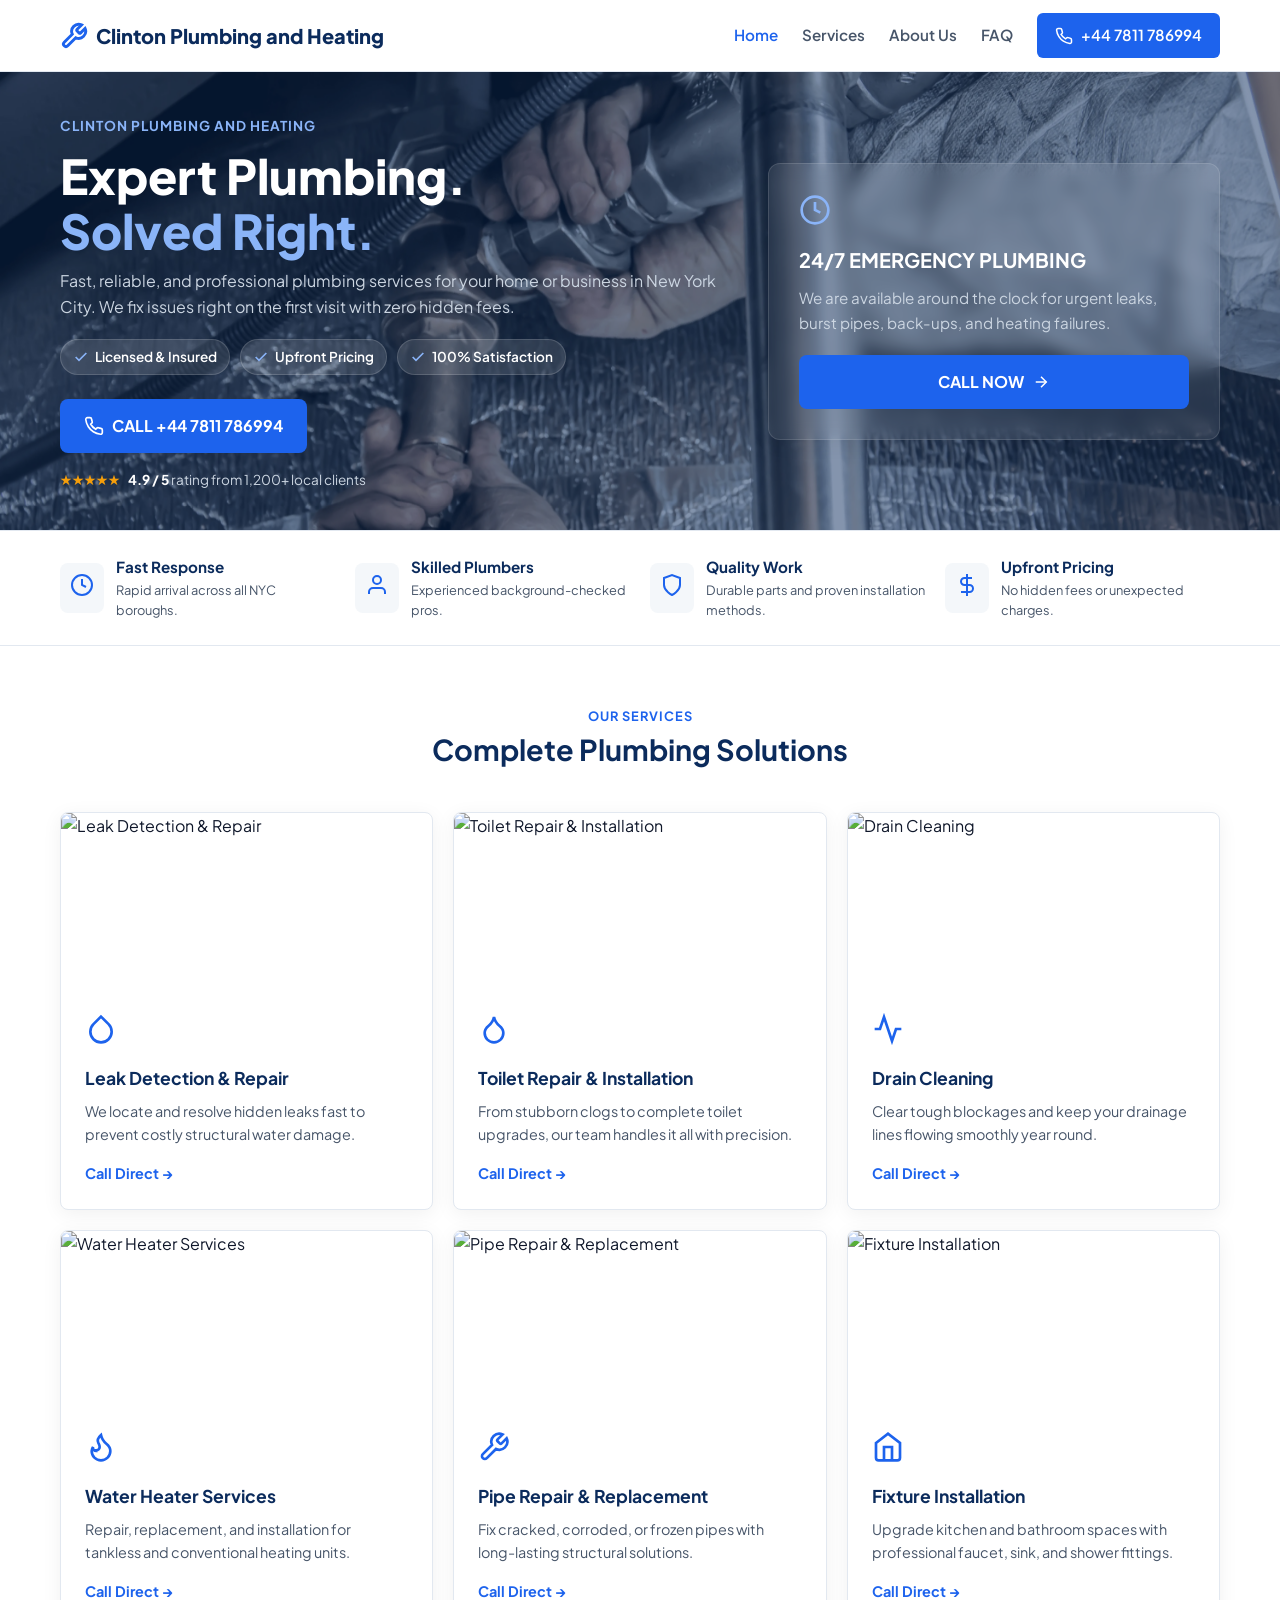
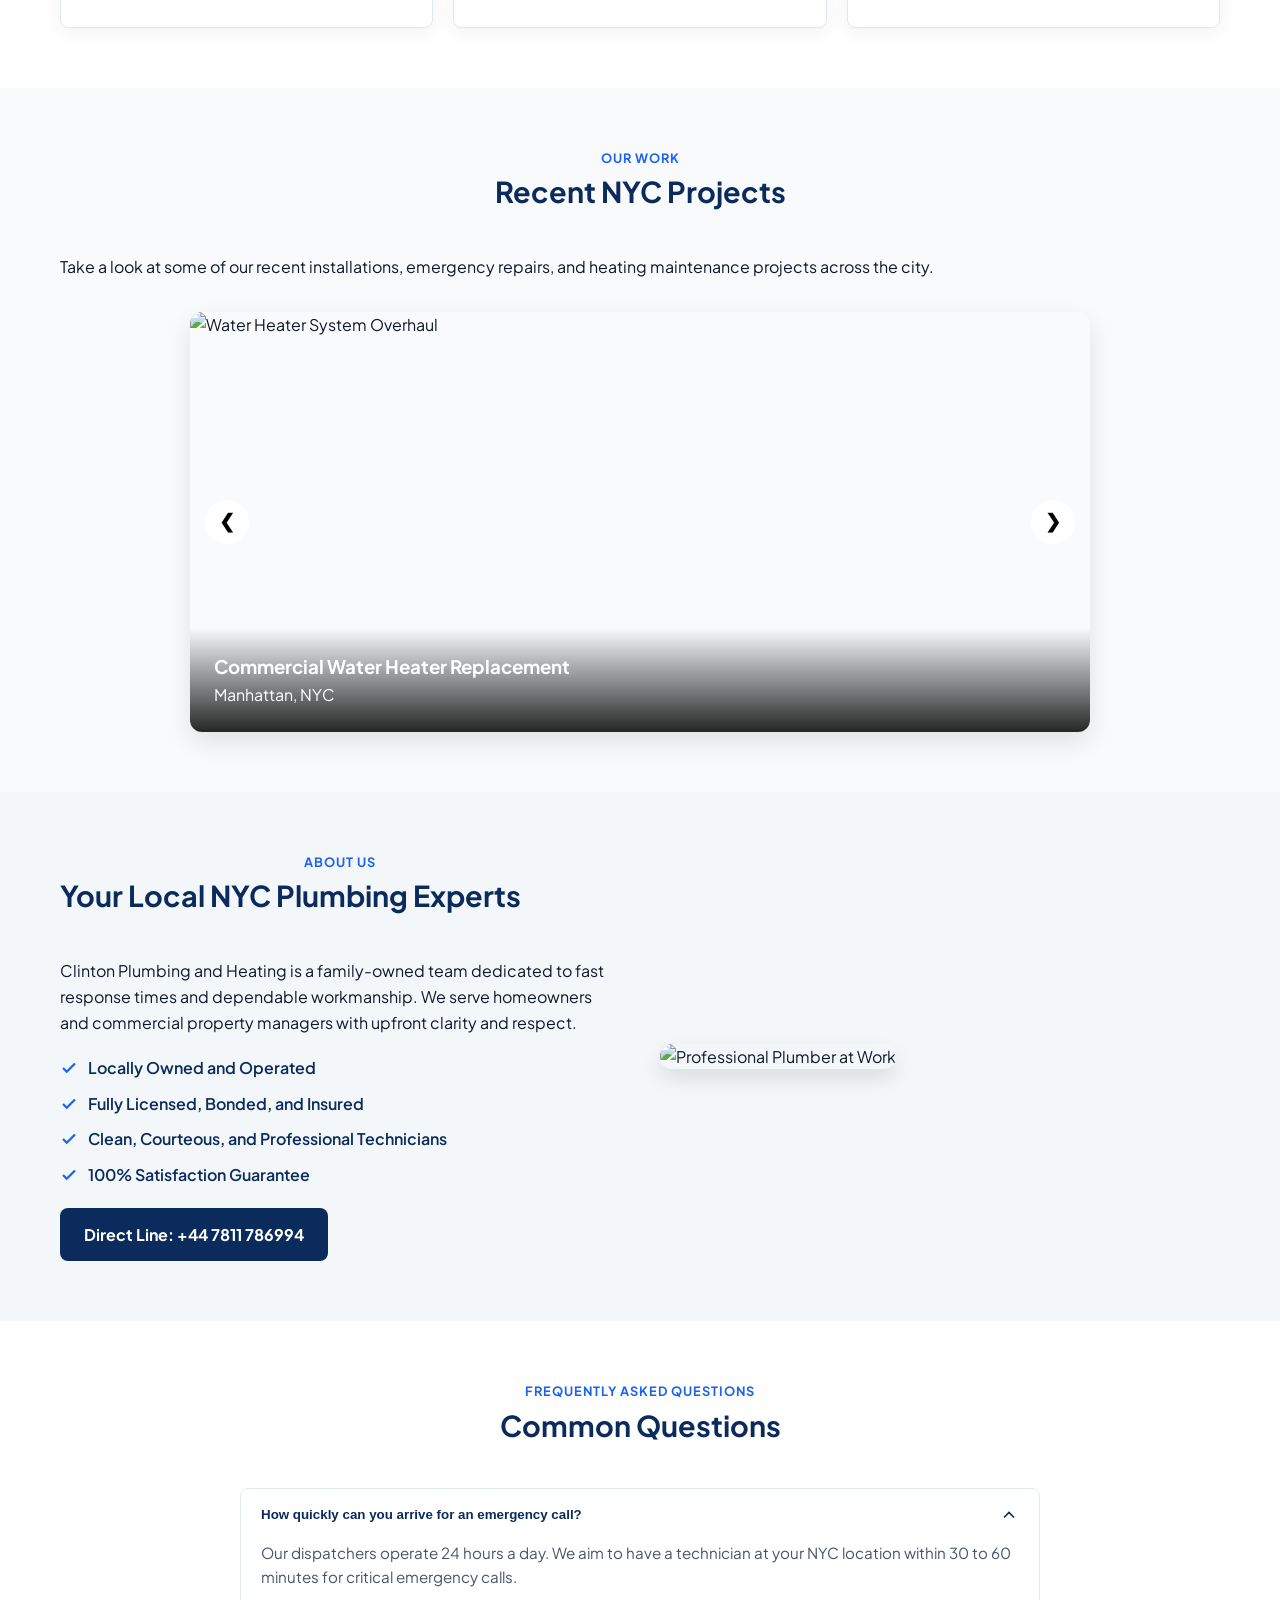
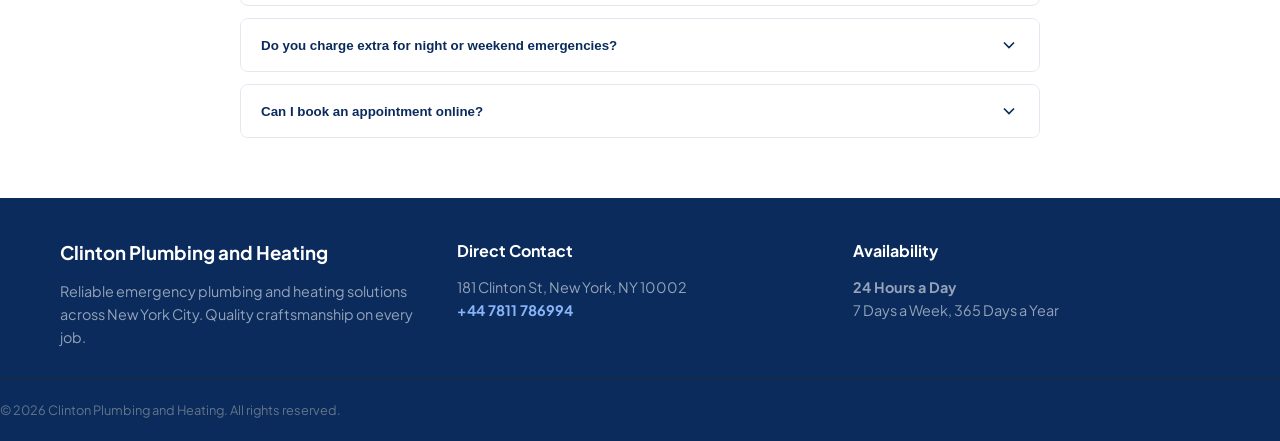
==== commit 3ec1a1d6: "Add files via upload" ====
--- a/index.html
+++ b/index.html
@@ -29,9 +29,9 @@
                 <a href="services.html">Services</a>
                 <a href="#about">About Us</a>
                 <a href="#faq">FAQ</a>
-                <a href="tel:+12122931397" class="nav-phone-btn">
+                <a href="tel:+447811786994" class="nav-phone-btn">
                     <svg width="18" height="18" viewBox="0 0 24 24" fill="none" stroke="currentColor" stroke-width="2"><path d="M22 16.92v3a2 2 0 0 1-2.18 2 19.79 19.79 0 0 1-8.63-3.07 19.5 19.5 0 0 1-6-6 19.79 19.79 0 0 1-3.07-8.67A2 2 0 0 1 4.11 2h3a2 2 0 0 1 2 1.72 12.84 12.84 0 0 0 .7 2.81 2 2 0 0 1-.45 2.11L8.09 9.91a16 16 0 0 0 6 6l1.27-1.27a2 2 0 0 1 2.11-.45 12.84 12.84 0 0 0 2.81.7A2 2 0 0 1 22 16.92z"/></svg>
-                    (212) 293-1397
+                    +44 7811 786994
                 </a>
             </nav>
 
@@ -49,8 +49,8 @@
         <a href="services.html">Services</a>
         <a href="#about">About Us</a>
         <a href="#faq">FAQ</a>
-        <a href="tel:+12122931397" class="mobile-call-cta">
-            Call (212) 293-1397 Now
+        <a href="tel:+447811786994" class="mobile-call-cta">
+            Call +44 7811 786994 Now
         </a>
     </div>
 
@@ -60,7 +60,7 @@
             <span class="status-pulse"></span>
             <span>24/7 Emergency Plumber</span>
         </div>
-        <a href="tel:+12122931397" class="sticky-call-btn">
+        <a href="tel:+447811786994" class="sticky-call-btn">
             Call Now
         </a>
     </div>
@@ -81,9 +81,9 @@
                 </div>
 
                 <div class="hero-cta-group">
-                    <a href="tel:+12122931397" class="btn btn-primary">
+                    <a href="tel:+447811786994" class="btn btn-primary">
                         <svg width="20" height="20" viewBox="0 0 24 24" fill="none" stroke="currentColor" stroke-width="2"><path d="M22 16.92v3a2 2 0 0 1-2.18 2 19.79 19.79 0 0 1-8.63-3.07 19.5 19.5 0 0 1-6-6 19.79 19.79 0 0 1-3.07-8.67A2 2 0 0 1 4.11 2h3a2 2 0 0 1 2 1.72 12.84 12.84 0 0 0 .7 2.81 2 2 0 0 1-.45 2.11L8.09 9.91a16 16 0 0 0 6 6l1.27-1.27a2 2 0 0 1 2.11-.45 12.84 12.84 0 0 0 2.81.7A2 2 0 0 1 22 16.92z"/></svg>
-                        CALL (212) 293-1397
+                        CALL +44 7811 786994
                     </a>
                 </div>
 
@@ -101,7 +101,7 @@
                     </div>
                     <h2>24/7 EMERGENCY PLUMBING</h2>
                     <p>We are available around the clock for urgent leaks, burst pipes, back-ups, and heating failures.</p>
-                    <a href="tel:+12122931397" class="btn btn-emergency-card">
+                    <a href="tel:+447811786994" class="btn btn-emergency-card">
                         CALL NOW
                         <svg width="18" height="18" viewBox="0 0 24 24" fill="none" stroke="currentColor" stroke-width="2"><line x1="5" y1="12" x2="19" y2="12"/><polyline points="12 5 19 12 12 19"/></svg>
                     </a>
@@ -166,7 +166,7 @@
                     </div>
                     <h3>Leak Detection & Repair</h3>
                     <p>We locate and resolve hidden leaks fast to prevent costly structural water damage.</p>
-                    <a href="tel:+12122931397" class="card-link">Call Direct →</a>
+                    <a href="tel:+447811786994" class="card-link">Call Direct →</a>
                 </div>
 
                 <div class="service-card">
@@ -176,7 +176,7 @@
                     </div>
                     <h3>Toilet Repair & Installation</h3>
                     <p>From stubborn clogs to complete toilet upgrades, our team handles it all with precision.</p>
-                    <a href="tel:+12122931397" class="card-link">Call Direct →</a>
+                    <a href="tel:+447811786994" class="card-link">Call Direct →</a>
                 </div>
 
                 <div class="service-card">
@@ -186,7 +186,7 @@
                     </div>
                     <h3>Drain Cleaning</h3>
                     <p>Clear tough blockages and keep your drainage lines flowing smoothly year round.</p>
-                    <a href="tel:+12122931397" class="card-link">Call Direct →</a>
+                    <a href="tel:+447811786994" class="card-link">Call Direct →</a>
                 </div>
 
                 <div class="service-card">
@@ -196,7 +196,7 @@
                     </div>
                     <h3>Water Heater Services</h3>
                     <p>Repair, replacement, and installation for tankless and conventional heating units.</p>
-                    <a href="tel:+12122931397" class="card-link">Call Direct →</a>
+                    <a href="tel:+447811786994" class="card-link">Call Direct →</a>
                 </div>
 
                 <div class="service-card">
@@ -206,7 +206,7 @@
                     </div>
                     <h3>Pipe Repair & Replacement</h3>
                     <p>Fix cracked, corroded, or frozen pipes with long-lasting structural solutions.</p>
-                    <a href="tel:+12122931397" class="card-link">Call Direct →</a>
+                    <a href="tel:+447811786994" class="card-link">Call Direct →</a>
                 </div>
 
                 <div class="service-card">
@@ -216,7 +216,7 @@
                     </div>
                     <h3>Fixture Installation</h3>
                     <p>Upgrade kitchen and bathroom spaces with professional faucet, sink, and shower fittings.</p>
-                    <a href="tel:+12122931397" class="card-link">Call Direct →</a>
+                    <a href="tel:+447811786994" class="card-link">Call Direct →</a>
                 </div>
             </div>
         </div>
@@ -274,7 +274,7 @@
                     <li><svg width="18" height="18" viewBox="0 0 24 24" fill="none" stroke="currentColor" stroke-width="3"><polyline points="20 6 9 17 4 12"/></svg> 100% Satisfaction Guarantee</li>
                 </ul>
 
-                <a href="tel:+12122931397" class="btn btn-secondary">Direct Line: (212) 293-1397</a>
+                <a href="tel:+447811786994" class="btn btn-secondary">Direct Line: +44 7811 786994</a>
             </div>
 
             <div class="about-image">
@@ -316,7 +316,7 @@
                         <svg class="chevron" width="20" height="20" viewBox="0 0 24 24" fill="none" stroke="currentColor" stroke-width="2"><polyline points="6 9 12 15 18 9"/></svg>
                     </button>
                     <div class="faq-answer">
-                        <p>We handle all requests directly over the phone to provide immediate dispatch times and accurate quotes. Call us directly at (212) 293-1397.</p>
+                        <p>We handle all requests directly over the phone to provide immediate dispatch times and accurate quotes. Call us directly at +44 7811 786994.</p>
                     </div>
                 </div>
             </div>
@@ -333,7 +333,7 @@
             <div class="footer-col">
                 <h4>Direct Contact</h4>
                 <p>181 Clinton St, New York, NY 10002</p>
-                <p><a href="tel:+12122931397" class="footer-phone">(212) 293-1397</a></p>
+                <p><a href="tel:+447811786994" class="footer-phone">+44 7811 786994</a></p>
             </div>
             <div class="footer-col">
                 <h4>Availability</h4>
